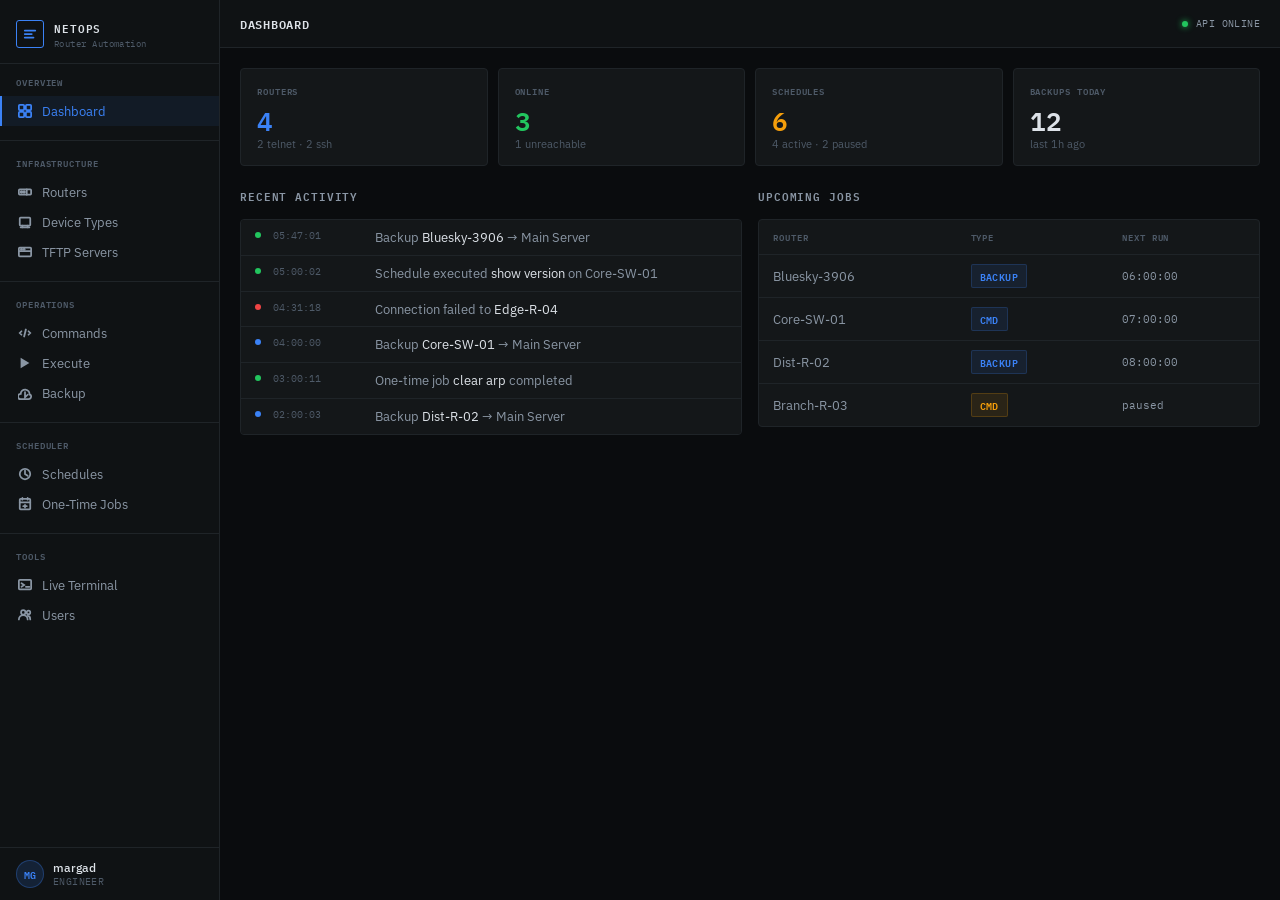
==== static/home.html @ a6804d9f "uhkh" ====
<!DOCTYPE html>
<html lang="en">
<head>
    <meta charset="UTF-8"/>
    <meta name="viewport" content="width=device-width, initial-scale=1.0"/>
    <title>NetOps — Dashboard</title>
    <link href="https://fonts.googleapis.com/css2?family=IBM+Plex+Mono:wght@400;500;600&family=IBM+Plex+Sans:wght@300;400;500&display=swap" rel="stylesheet"/>
    <link rel="stylesheet" href="./css/home.css">
</head>
<body>

<!-- ════ SIDEBAR ════ -->
<aside class="sidebar">
  <div class="sidebar-logo">
    <div class="logo-icon">
      <svg viewBox="0 0 16 16"><path d="M2 4h12M2 8h8M2 12h10"/></svg>
    </div>
    <div>
      <div class="logo-text">NetOps</div>
      <div class="logo-sub">Router Automation</div>
    </div>
  </div>

  <nav style="flex:1">
    <div class="nav-group">
      <div class="nav-label">Overview</div>
      <div class="nav-item active" onclick="nav(this,'dashboard')">
        <svg viewBox="0 0 16 16"><rect x="1" y="1" width="6" height="6" rx="1"/><rect x="9" y="1" width="6" height="6" rx="1"/><rect x="1" y="9" width="6" height="6" rx="1"/><rect x="9" y="9" width="6" height="6" rx="1"/></svg>
        Dashboard
      </div>
    </div>

    <div class="nav-divider"></div>

    <div class="nav-group">
      <div class="nav-label">Infrastructure</div>
      <div class="nav-item" onclick="nav(this,'routers')">
        <svg viewBox="0 0 16 16"><rect x="1" y="5" width="14" height="6" rx="1"/><circle cx="4" cy="8" r="1" fill="currentColor"/><circle cx="7" cy="8" r="1" fill="currentColor"/><line x1="10" y1="5" x2="10" y2="11"/></svg>
        Routers
      </div>
      <div class="nav-item" onclick="nav(this,'devices')">
        <svg viewBox="0 0 16 16"><rect x="2" y="3" width="12" height="9" rx="1"/><line x1="5" y1="12" x2="5" y2="14"/><line x1="11" y1="12" x2="11" y2="14"/><line x1="3" y1="14" x2="13" y2="14"/></svg>
        Device Types
      </div>
      <div class="nav-item" onclick="nav(this,'ftp')">
        <svg viewBox="0 0 16 16"><rect x="1" y="3" width="14" height="10" rx="1"/><line x1="1" y1="7" x2="15" y2="7"/><circle cx="4" cy="5" r=".7" fill="currentColor"/><circle cx="7" cy="5" r=".7" fill="currentColor"/></svg>
        TFTP Servers
      </div>
    </div>

    <div class="nav-divider"></div>

    <div class="nav-group">
      <div class="nav-label">Operations</div>
      <div class="nav-item" onclick="nav(this,'commands')">
        <svg viewBox="0 0 16 16"><polyline points="4 6 2 8 4 10"/><polyline points="12 6 14 8 12 10"/><line x1="9" y1="4" x2="7" y2="12"/></svg>
        Commands
      </div>
      <div class="nav-item" onclick="nav(this,'execute')">
        <svg viewBox="0 0 16 16"><polygon points="3,2 13,8 3,14" fill="currentColor" stroke="none"/></svg>
        Execute
      </div>
      <div class="nav-item" onclick="nav(this,'backup')">
        <svg viewBox="0 0 16 16"><path d="M13 10a5 5 0 10-9.9-1H3a3 3 0 000 6h9a3 3 0 001-5.83"/><polyline points="8 7 8 13 11 10"/></svg>
        Backup
      </div>
    </div>

    <div class="nav-divider"></div>

    <div class="nav-group">
      <div class="nav-label">Scheduler</div>
      <div class="nav-item" onclick="nav(this,'schedules')">
        <svg viewBox="0 0 16 16"><circle cx="8" cy="8" r="6"/><polyline points="8 4 8 8 11 10"/></svg>
        Schedules
      </div>
      <div class="nav-item" onclick="nav(this,'onetime')">
        <svg viewBox="0 0 16 16"><rect x="2" y="2" width="12" height="12" rx="1"/><line x1="5" y1="1" x2="5" y2="3"/><line x1="11" y1="1" x2="11" y2="3"/><line x1="2" y1="6" x2="14" y2="6"/><line x1="8" y1="9" x2="8" y2="12"/><line x1="6" y1="10.5" x2="10" y2="10.5"/></svg>
        One-Time Jobs
      </div>
    </div>

    <div class="nav-divider"></div>

    <div class="nav-group">
      <div class="nav-label">Tools</div>
      <div class="nav-item" onclick="nav(this,'terminal')">
        <svg viewBox="0 0 16 16"><rect x="1" y="2" width="14" height="11" rx="1"/><polyline points="4 6 7 8 4 10"/><line x1="9" y1="10" x2="13" y2="10"/></svg>
        Live Terminal
      </div>
      <div class="nav-item" onclick="nav(this,'users')">
        <svg viewBox="0 0 16 16"><circle cx="6" cy="5" r="2.5"/><path d="M1 13c0-2.76 2.24-5 5-5s5 2.24 5 5"/><circle cx="12" cy="5" r="2"/><path d="M14 13c0-2.21-1.34-4-3-4"/></svg>
        Users
      </div>
    </div>
  </nav>

  <div class="sidebar-footer">
    <div class="avatar">MG</div>
    <div>
      <div class="user-name">margad</div>
      <div class="user-role">engineer</div>
    </div>
  </div>
</aside>

<!-- ════ MAIN ════ -->
<div class="main">
  <div class="topbar">
    <span class="page-title" id="page-title">Dashboard</span>
    <span class="breadcrumb" id="breadcrumb"></span>
    <div class="topbar-right">
      <div class="status-dot"></div>
      <span class="status-label">API ONLINE</span>
    </div>
  </div>

  <div class="content">

    <!-- ── DASHBOARD ── -->
    <div class="section active" id="s-dashboard">
      <div class="stats-grid">
        <div class="stat-card blue">
          <div class="stat-label">Routers</div>
          <div class="stat-value">4</div>
          <div class="stat-sub">2 telnet · 2 ssh</div>
        </div>
        <div class="stat-card green">
          <div class="stat-label">Online</div>
          <div class="stat-value">3</div>
          <div class="stat-sub">1 unreachable</div>
        </div>
        <div class="stat-card amber">
          <div class="stat-label">Schedules</div>
          <div class="stat-value">6</div>
          <div class="stat-sub">4 active · 2 paused</div>
        </div>
        <div class="stat-card">
          <div class="stat-label">Backups Today</div>
          <div class="stat-value">12</div>
          <div class="stat-sub">last 1h ago</div>
        </div>
      </div>

      <div class="grid-2">
        <div>
          <div class="sec-header"><span class="sec-title">Recent Activity</span></div>
          <div class="table-wrap">
            <div class="log-list">
              <div class="log-item"><div class="log-dot ok"></div><div class="log-time">05:47:01</div><div class="log-msg">Backup <span>Bluesky-3906</span> → Main Server</div></div>
              <div class="log-item"><div class="log-dot ok"></div><div class="log-time">05:00:02</div><div class="log-msg">Schedule executed <span>show version</span> on Core-SW-01</div></div>
              <div class="log-item"><div class="log-dot err"></div><div class="log-time">04:31:18</div><div class="log-msg">Connection failed to <span>Edge-R-04</span></div></div>
              <div class="log-item"><div class="log-dot info"></div><div class="log-time">04:00:00</div><div class="log-msg">Backup <span>Core-SW-01</span> → Main Server</div></div>
              <div class="log-item"><div class="log-dot ok"></div><div class="log-time">03:00:11</div><div class="log-msg">One-time job <span>clear arp</span> completed</div></div>
              <div class="log-item"><div class="log-dot info"></div><div class="log-time">02:00:03</div><div class="log-msg">Backup <span>Dist-R-02</span> → Main Server</div></div>
            </div>
          </div>
        </div>
        <div>
          <div class="sec-header"><span class="sec-title">Upcoming Jobs</span></div>
          <div class="table-wrap">
            <table>
              <thead><tr><th>Router</th><th>Type</th><th>Next Run</th></tr></thead>
              <tbody>
                <tr><td>Bluesky-3906</td><td><span class="badge active">backup</span></td><td class="mono">06:00:00</td></tr>
                <tr><td>Core-SW-01</td><td><span class="badge active">cmd</span></td><td class="mono">07:00:00</td></tr>
                <tr><td>Dist-R-02</td><td><span class="badge active">backup</span></td><td class="mono">08:00:00</td></tr>
                <tr><td>Branch-R-03</td><td><span class="badge paused">cmd</span></td><td class="mono">paused</td></tr>
              </tbody>
            </table>
          </div>
        </div>
      </div>
    </div>

    <!-- ── ROUTERS ── -->
    <div class="section" id="s-routers">
      <div class="sec-header">
        <span class="sec-title">Routers</span>
        <button class="btn primary"><svg viewBox="0 0 16 16"><line x1="8" y1="2" x2="8" y2="14"/><line x1="2" y1="8" x2="14" y2="8"/></svg>Add Router</button>
      </div>
      <div class="table-wrap">
        <table>
          <thead><tr><th>Name</th><th>Host</th><th>Type</th><th>Protocol</th><th>Port</th><th>Status</th><th>Actions</th></tr></thead>
          <tbody>
            <tr>
              <td>Bluesky-3906</td><td class="mono">10.0.0.42</td><td>ZTE ZXROS</td>
              <td><span class="badge telnet">telnet</span></td><td class="mono">23</td>
              <td><span class="badge online">online</span></td>
              <td><div class="actions">
                <button class="icon-btn run" title="Open terminal"><svg viewBox="0 0 16 16"><rect x="1" y="2" width="14" height="11" rx="1"/><polyline points="4 6 7 8 4 10"/></svg></button>
                <button class="icon-btn" title="Edit"><svg viewBox="0 0 16 16"><path d="M11 2l3 3-9 9H2v-3L11 2z"/></svg></button>
                <button class="icon-btn del" title="Delete"><svg viewBox="0 0 16 16"><polyline points="2 4 4 4 14 4"/><path d="M5 4V3h6v1m1 0v10a1 1 0 01-1 1H5a1 1 0 01-1-1V4h8z"/></svg></button>
              </div></td>
            </tr>
            <tr>
              <td>Core-SW-01</td><td class="mono">192.168.1.1</td><td>Cisco IOS</td>
              <td><span class="badge ssh">ssh</span></td><td class="mono">22</td>
              <td><span class="badge online">online</span></td>
              <td><div class="actions">
                <button class="icon-btn run"><svg viewBox="0 0 16 16"><rect x="1" y="2" width="14" height="11" rx="1"/><polyline points="4 6 7 8 4 10"/></svg></button>
                <button class="icon-btn"><svg viewBox="0 0 16 16"><path d="M11 2l3 3-9 9H2v-3L11 2z"/></svg></button>
                <button class="icon-btn del"><svg viewBox="0 0 16 16"><polyline points="2 4 4 4 14 4"/><path d="M5 4V3h6v1m1 0v10a1 1 0 01-1 1H5a1 1 0 01-1-1V4h8z"/></svg></button>
              </div></td>
            </tr>
            <tr>
              <td>Dist-R-02</td><td class="mono">10.0.1.1</td><td>ZTE ZXROS</td>
              <td><span class="badge telnet">telnet</span></td><td class="mono">23</td>
              <td><span class="badge online">online</span></td>
              <td><div class="actions">
                <button class="icon-btn run"><svg viewBox="0 0 16 16"><rect x="1" y="2" width="14" height="11" rx="1"/><polyline points="4 6 7 8 4 10"/></svg></button>
                <button class="icon-btn"><svg viewBox="0 0 16 16"><path d="M11 2l3 3-9 9H2v-3L11 2z"/></svg></button>
                <button class="icon-btn del"><svg viewBox="0 0 16 16"><polyline points="2 4 4 4 14 4"/><path d="M5 4V3h6v1m1 0v10a1 1 0 01-1 1H5a1 1 0 01-1-1V4h8z"/></svg></button>
              </div></td>
            </tr>
            <tr>
              <td>Edge-R-04</td><td class="mono">10.0.2.1</td><td>Cisco IOS</td>
              <td><span class="badge ssh">ssh</span></td><td class="mono">22</td>
              <td><span class="badge offline">offline</span></td>
              <td><div class="actions">
                <button class="icon-btn run"><svg viewBox="0 0 16 16"><rect x="1" y="2" width="14" height="11" rx="1"/><polyline points="4 6 7 8 4 10"/></svg></button>
                <button class="icon-btn"><svg viewBox="0 0 16 16"><path d="M11 2l3 3-9 9H2v-3L11 2z"/></svg></button>
                <button class="icon-btn del"><svg viewBox="0 0 16 16"><polyline points="2 4 4 4 14 4"/><path d="M5 4V3h6v1m1 0v10a1 1 0 01-1 1H5a1 1 0 01-1-1V4h8z"/></svg></button>
              </div></td>
            </tr>
          </tbody>
        </table>
      </div>
    </div>

    <!-- ── DEVICES ── -->
    <div class="section" id="s-devices">
      <div class="sec-header">
        <span class="sec-title">Device Types</span>
        <button class="btn primary"><svg viewBox="0 0 16 16"><line x1="8" y1="2" x2="8" y2="14"/><line x1="2" y1="8" x2="14" y2="8"/></svg>Add Device</button>
      </div>
      <div class="table-wrap">
        <table>
          <thead><tr><th>Name</th><th>Netmiko Type</th><th>Backup Command</th><th>Actions</th></tr></thead>
          <tbody>
            <tr>
              <td>ZTE ZXROS</td><td class="mono">zte_zxros</td>
              <td class="mono" style="max-width:260px;overflow:hidden;text-overflow:ellipsis;white-space:nowrap">copy flash:/cfg/startrun.dat tftp://{tftp_host}/{filename}.dat</td>
              <td><div class="actions">
                <button class="icon-btn"><svg viewBox="0 0 16 16"><path d="M11 2l3 3-9 9H2v-3L11 2z"/></svg></button>
                <button class="icon-btn del"><svg viewBox="0 0 16 16"><polyline points="2 4 4 4 14 4"/><path d="M5 4V3h6v1m1 0v10a1 1 0 01-1 1H5a1 1 0 01-1-1V4h8z"/></svg></button>
              </div></td>
            </tr>
            <tr>
              <td>Cisco IOS</td><td class="mono">cisco_ios</td>
              <td class="mono">copy running-config tftp://{tftp_host}/{filename}</td>
              <td><div class="actions">
                <button class="icon-btn"><svg viewBox="0 0 16 16"><path d="M11 2l3 3-9 9H2v-3L11 2z"/></svg></button>
                <button class="icon-btn del"><svg viewBox="0 0 16 16"><polyline points="2 4 4 4 14 4"/><path d="M5 4V3h6v1m1 0v10a1 1 0 01-1 1H5a1 1 0 01-1-1V4h8z"/></svg></button>
              </div></td>
            </tr>
          </tbody>
        </table>
      </div>
    </div>

    <!-- ── FTP ── -->
    <div class="section" id="s-ftp">
      <div class="sec-header">
        <span class="sec-title">TFTP Servers</span>
        <button class="btn primary"><svg viewBox="0 0 16 16"><line x1="8" y1="2" x2="8" y2="14"/><line x1="2" y1="8" x2="14" y2="8"/></svg>Add Server</button>
      </div>
      <div class="table-wrap">
        <table>
          <thead><tr><th>Name</th><th>Host</th><th>Directory</th><th>Auth</th><th>Actions</th></tr></thead>
          <tbody>
            <tr>
              <td>Main Server</td><td class="mono">124.158.119.219</td>
              <td class="mono">—</td><td>none</td>
              <td><div class="actions">
                <button class="icon-btn"><svg viewBox="0 0 16 16"><path d="M11 2l3 3-9 9H2v-3L11 2z"/></svg></button>
                <button class="icon-btn del"><svg viewBox="0 0 16 16"><polyline points="2 4 4 4 14 4"/><path d="M5 4V3h6v1m1 0v10a1 1 0 01-1 1H5a1 1 0 01-1-1V4h8z"/></svg></button>
              </div></td>
            </tr>
          </tbody>
        </table>
      </div>
    </div>

    <!-- ── COMMANDS ── -->
    <div class="section" id="s-commands">
      <div class="sec-header">
        <span class="sec-title">Commands</span>
        <button class="btn primary"><svg viewBox="0 0 16 16"><line x1="8" y1="2" x2="8" y2="14"/><line x1="2" y1="8" x2="14" y2="8"/></svg>Add Command</button>
      </div>
      <div class="table-wrap">
        <table>
          <thead><tr><th>Name</th><th>Device Type</th><th>Command</th><th>Description</th><th>Actions</th></tr></thead>
          <tbody>
            <tr>
              <td>Show Version</td><td>ZTE ZXROS</td>
              <td class="mono">show version</td><td style="color:var(--muted)">Get firmware info</td>
              <td><div class="actions">
                <button class="icon-btn"><svg viewBox="0 0 16 16"><path d="M11 2l3 3-9 9H2v-3L11 2z"/></svg></button>
                <button class="icon-btn del"><svg viewBox="0 0 16 16"><polyline points="2 4 4 4 14 4"/><path d="M5 4V3h6v1m1 0v10a1 1 0 01-1 1H5a1 1 0 01-1-1V4h8z"/></svg></button>
              </div></td>
            </tr>
            <tr>
              <td>Show Interfaces</td><td>Cisco IOS</td>
              <td class="mono">show interfaces</td><td style="color:var(--muted)">Interface status</td>
              <td><div class="actions">
                <button class="icon-btn"><svg viewBox="0 0 16 16"><path d="M11 2l3 3-9 9H2v-3L11 2z"/></svg></button>
                <button class="icon-btn del"><svg viewBox="0 0 16 16"><polyline points="2 4 4 4 14 4"/><path d="M5 4V3h6v1m1 0v10a1 1 0 01-1 1H5a1 1 0 01-1-1V4h8z"/></svg></button>
              </div></td>
            </tr>
            <tr>
              <td>ZTE Backup</td><td>ZTE ZXROS</td>
              <td class="mono" style="max-width:200px;overflow:hidden;text-overflow:ellipsis;white-space:nowrap">copy flash:/cfg/startrun.dat tftp://...</td>
              <td style="color:var(--muted)">ZTE backup command</td>
              <td><div class="actions">
                <button class="icon-btn"><svg viewBox="0 0 16 16"><path d="M11 2l3 3-9 9H2v-3L11 2z"/></svg></button>
                <button class="icon-btn del"><svg viewBox="0 0 16 16"><polyline points="2 4 4 4 14 4"/><path d="M5 4V3h6v1m1 0v10a1 1 0 01-1 1H5a1 1 0 01-1-1V4h8z"/></svg></button>
              </div></td>
            </tr>
          </tbody>
        </table>
      </div>
    </div>

    <!-- ── EXECUTE ── -->
    <div class="section" id="s-execute">
      <div class="sec-header"><span class="sec-title">Execute Command</span></div>
      <div style="background:var(--s2);border:1px solid var(--bd);border-radius:4px;padding:18px;margin-bottom:14px">
        <div class="exec-grid">
          <div class="field-group">
            <div class="field-label">Router</div>
            <select><option>Bluesky-3906</option><option>Core-SW-01</option><option>Dist-R-02</option></select>
          </div>
          <div class="field-group">
            <div class="field-label">Command</div>
            <select><option>Show Version</option><option>Show Interfaces</option><option>ZTE Backup</option></select>
          </div>
        </div>
        <button class="btn primary" style="gap:8px">
          <svg viewBox="0 0 16 16" style="width:12px;height:12px;stroke:none;fill:white"><polygon points="3,2 13,8 3,14"/></svg>
          Run Now
        </button>
      </div>
      <div class="sec-header"><span class="sec-title">Output</span></div>
      <div class="result-box">— awaiting execution —</div>
    </div>

    <!-- ── BACKUP ── -->
    <div class="section" id="s-backup">
      <div class="sec-header"><span class="sec-title">Run Backup</span></div>
      <div style="background:var(--s2);border:1px solid var(--bd);border-radius:4px;padding:18px;margin-bottom:20px">
        <div class="exec-grid">
          <div class="field-group">
            <div class="field-label">Router</div>
            <select><option>Bluesky-3906</option><option>Core-SW-01</option><option>Dist-R-02</option></select>
          </div>
          <div class="field-group">
            <div class="field-label">TFTP Server</div>
            <select><option>Main Server (124.158.119.219)</option></select>
          </div>
        </div>
        <button class="btn primary">
          <svg viewBox="0 0 16 16" style="width:13px;height:13px;fill:none;stroke:white;stroke-width:2"><path d="M13 10a5 5 0 10-9.9-1H3a3 3 0 000 6h9a3 3 0 001-5.83"/><polyline points="8 7 8 13 11 10"/></svg>
          Start Backup
        </button>
      </div>
      <div class="sec-header"><span class="sec-title">Result</span></div>
      <div class="result-box">— awaiting backup —</div>
    </div>

    <!-- ── SCHEDULES ── -->
    <div class="section" id="s-schedules">
      <div class="sec-header">
        <span class="sec-title">Recurring Schedules</span>
        <button class="btn primary"><svg viewBox="0 0 16 16"><line x1="8" y1="2" x2="8" y2="14"/><line x1="2" y1="8" x2="14" y2="8"/></svg>New Schedule</button>
      </div>
      <div class="table-wrap mb-14">
        <table>
          <thead><tr><th>Router</th><th>Type</th><th>Cron</th><th>Status</th><th>Actions</th></tr></thead>
          <tbody>
            <tr><td>Bluesky-3906</td><td>backup</td><td class="mono">0 2 * * *</td><td><span class="badge active">active</span></td>
              <td><div class="actions">
                <button class="icon-btn" title="Toggle"><svg viewBox="0 0 16 16"><circle cx="8" cy="8" r="6"/><line x1="8" y1="5" x2="8" y2="8"/><circle cx="8" cy="11" r=".5" fill="currentColor"/></svg></button>
                <button class="icon-btn del"><svg viewBox="0 0 16 16"><polyline points="2 4 4 4 14 4"/><path d="M5 4V3h6v1m1 0v10a1 1 0 01-1 1H5a1 1 0 01-1-1V4h8z"/></svg></button>
              </div></td>
            </tr>
            <tr><td>Core-SW-01</td><td>command</td><td class="mono">0 * * * *</td><td><span class="badge active">active</span></td>
              <td><div class="actions">
                <button class="icon-btn"><svg viewBox="0 0 16 16"><circle cx="8" cy="8" r="6"/><line x1="8" y1="5" x2="8" y2="8"/><circle cx="8" cy="11" r=".5" fill="currentColor"/></svg></button>
                <button class="icon-btn del"><svg viewBox="0 0 16 16"><polyline points="2 4 4 4 14 4"/><path d="M5 4V3h6v1m1 0v10a1 1 0 01-1 1H5a1 1 0 01-1-1V4h8z"/></svg></button>
              </div></td>
            </tr>
            <tr><td>Branch-R-03</td><td>command</td><td class="mono">0 3 * * 1</td><td><span class="badge paused">paused</span></td>
              <td><div class="actions">
                <button class="icon-btn"><svg viewBox="0 0 16 16"><circle cx="8" cy="8" r="6"/><line x1="8" y1="5" x2="8" y2="8"/><circle cx="8" cy="11" r=".5" fill="currentColor"/></svg></button>
                <button class="icon-btn del"><svg viewBox="0 0 16 16"><polyline points="2 4 4 4 14 4"/><path d="M5 4V3h6v1m1 0v10a1 1 0 01-1 1H5a1 1 0 01-1-1V4h8z"/></svg></button>
              </div></td>
            </tr>
          </tbody>
        </table>
      </div>
    </div>

    <!-- ── ONE-TIME ── -->
    <div class="section" id="s-onetime">
      <div class="sec-header">
        <span class="sec-title">One-Time Jobs</span>
        <button class="btn primary"><svg viewBox="0 0 16 16"><line x1="8" y1="2" x2="8" y2="14"/><line x1="2" y1="8" x2="14" y2="8"/></svg>New Job</button>
      </div>
      <div class="table-wrap">
        <table>
          <thead><tr><th>Name</th><th>Router</th><th>Command</th><th>Scheduled At</th><th>Actions</th></tr></thead>
          <tbody>
            <tr>
              <td>clear arp table</td><td>Bluesky-3906</td><td class="mono">clear arp</td>
              <td class="mono">2026-05-20 13:00</td>
              <td><div class="actions">
                <button class="icon-btn del" title="Cancel"><svg viewBox="0 0 16 16"><line x1="3" y1="3" x2="13" y2="13"/><line x1="13" y1="3" x2="3" y2="13"/></svg></button>
              </div></td>
            </tr>
            <tr>
              <td>show config</td><td>Core-SW-01</td><td class="mono">show running-config</td>
              <td class="mono">2026-05-21 09:00</td>
              <td><div class="actions">
                <button class="icon-btn del"><svg viewBox="0 0 16 16"><line x1="3" y1="3" x2="13" y2="13"/><line x1="13" y1="3" x2="3" y2="13"/></svg></button>
              </div></td>
            </tr>
          </tbody>
        </table>
      </div>
    </div>

    <!-- ── TERMINAL ── -->
    <div class="section" id="s-terminal">
      <div class="sec-header">
        <span class="sec-title">Live Terminal</span>
        <div style="display:flex;gap:8px;align-items:center">
          <select id="term-router-select" style="width:180px">
            <option value="1">Bluesky-3906</option>
            <option value="2">Core-SW-01</option>
            <option value="3">Dist-R-02</option>
          </select>
          <button class="btn primary" onclick="connectTerminal()">Connect</button>
          <button class="btn" onclick="disconnectTerminal()">Disconnect</button>
        </div>
      </div>
      <div class="terminal-wrap">
        <div class="term-bar">
          <div class="term-dot" style="background:#ef4444" id="td-r"></div>
          <div class="term-dot" style="background:#f59e0b" id="td-y"></div>
          <div class="term-dot" style="background:#22c55e" id="td-g"></div>
          <span style="font-family:'IBM Plex Mono',monospace;font-size:10px;color:var(--muted);margin-left:8px" id="term-label">not connected</span>
        </div>
        <div class="term-output" id="term-output">-- Connect to a router to start a live session --
</div>
        <div class="term-input-row">
          <span class="term-prompt" id="term-prompt">$</span>
          <input class="term-input" id="term-input" placeholder="type command..." onkeydown="termKeydown(event)" disabled/>
        </div>
      </div>
    </div>

    <!-- ── USERS ── -->
    <div class="section" id="s-users">
      <div class="sec-header">
        <span class="sec-title">Users</span>
        <button class="btn primary"><svg viewBox="0 0 16 16"><line x1="8" y1="2" x2="8" y2="14"/><line x1="2" y1="8" x2="14" y2="8"/></svg>Add User</button>
      </div>
      <div class="table-wrap">
        <table>
          <thead><tr><th>ID</th><th>Username</th><th>Role</th><th>Email</th><th>DOB</th><th>Created</th><th>Actions</th></tr></thead>
          <tbody>
            <tr>
              <td class="mono">1</td><td>margad</td>
              <td><span class="badge active">engineer</span></td>
              <td>margadmga@gmail.com</td>
              <td class="mono">2004-05-03</td>
              <td class="mono">2026-05-07</td>
              <td><div class="actions">
                <button class="icon-btn"><svg viewBox="0 0 16 16"><path d="M11 2l3 3-9 9H2v-3L11 2z"/></svg></button>
                <button class="icon-btn del"><svg viewBox="0 0 16 16"><polyline points="2 4 4 4 14 4"/><path d="M5 4V3h6v1m1 0v10a1 1 0 01-1 1H5a1 1 0 01-1-1V4h8z"/></svg></button>
              </div></td>
            </tr>
          </tbody>
        </table>
      </div>
    </div>

  </div><!-- /content -->
</div><!-- /main -->

<script src="./js/home.js"></script>
</body>
</html>
---- static/css/home.css ----
*,*::before,*::after{box-sizing:border-box;margin:0;padding:0}
:root{
  --bg:#0a0c0e;
  --s1:#0f1214;
  --s2:#141719;
  --s3:#1a1e22;
  --bd:#1f2428;
  --bd2:#2a3038;
  --text:#dde2e8;
  --muted:#4e5a68;
  --dim:#8a96a4;
  --accent:#3b82f6;
  --accent2:#2563eb;
  --green:#22c55e;
  --red:#ef4444;
  --amber:#f59e0b;
  --cyan:#06b6d4;
  --purple:#a855f7;
  --sidebar:220px;
}
html,body{height:100%;overflow:hidden}
body{display:flex;background:var(--bg);font-family:'IBM Plex Sans',sans-serif;color:var(--text);font-size:13px}

/* ── SIDEBAR ── */
.sidebar{
  width:var(--sidebar);flex-shrink:0;
  background:var(--s1);
  border-right:1px solid var(--bd);
  display:flex;flex-direction:column;
  height:100vh;overflow-y:auto;
}
.sidebar-logo{
  padding:18px 16px 14px;
  border-bottom:1px solid var(--bd);
  display:flex;align-items:center;gap:10px;
}
.logo-icon{
  width:28px;height:28px;border:1px solid var(--accent);border-radius:3px;
  display:flex;align-items:center;justify-content:center;flex-shrink:0;
}
.logo-icon svg{width:14px;height:14px;stroke:var(--accent);fill:none;stroke-width:2;stroke-linecap:round}
.logo-text{font-family:'IBM Plex Mono',monospace;font-size:11px;font-weight:600;letter-spacing:.08em;text-transform:uppercase;color:var(--text)}
.logo-sub{font-family:'IBM Plex Mono',monospace;font-size:9px;color:var(--muted);letter-spacing:.05em;margin-top:1px}

.nav-group{padding:10px 0}
.nav-label{
  font-family:'IBM Plex Mono',monospace;font-size:9px;font-weight:600;
  letter-spacing:.1em;text-transform:uppercase;color:var(--muted);
  padding:0 16px 6px;
}
.nav-item{
  display:flex;align-items:center;gap:10px;
  padding:7px 16px;cursor:pointer;
  font-size:12.5px;color:var(--dim);
  border-left:2px solid transparent;
  transition:all .15s;user-select:none;
}
.nav-item svg{width:14px;height:14px;stroke:currentColor;fill:none;stroke-width:2;stroke-linecap:round;flex-shrink:0}
.nav-item:hover{color:var(--text);background:var(--s3)}
.nav-item.active{color:var(--accent);border-left-color:var(--accent);background:rgba(59,130,246,.08)}
.nav-divider{height:1px;background:var(--bd);margin:4px 0}

.sidebar-footer{
  margin-top:auto;padding:12px 16px;
  border-top:1px solid var(--bd);
  display:flex;align-items:center;gap:9px;
}
.avatar{
  width:28px;height:28px;border-radius:50%;
  background:rgba(59,130,246,.15);border:1px solid rgba(59,130,246,.3);
  display:flex;align-items:center;justify-content:center;
  font-family:'IBM Plex Mono',monospace;font-size:10px;font-weight:600;color:var(--accent);
  flex-shrink:0;
}
.user-name{font-size:12px;font-weight:500;color:var(--text)}
.user-role{font-size:10px;color:var(--muted);font-family:'IBM Plex Mono',monospace;text-transform:uppercase;letter-spacing:.04em}

/* ── MAIN ── */
.main{flex:1;display:flex;flex-direction:column;height:100vh;overflow:hidden}

.topbar{
  height:48px;border-bottom:1px solid var(--bd);
  display:flex;align-items:center;padding:0 20px;gap:12px;
  background:var(--s1);flex-shrink:0;
}
.page-title{font-family:'IBM Plex Mono',monospace;font-size:12px;font-weight:600;letter-spacing:.06em;text-transform:uppercase;color:var(--text)}
.breadcrumb{font-size:11px;color:var(--muted);margin-left:2px}
.topbar-right{margin-left:auto;display:flex;align-items:center;gap:8px}
.status-dot{width:6px;height:6px;border-radius:50%;background:var(--green);box-shadow:0 0 6px var(--green)}
.status-label{font-family:'IBM Plex Mono',monospace;font-size:10px;color:var(--dim);letter-spacing:.04em}

.content{flex:1;overflow-y:auto;padding:20px}

/* ── SECTIONS ── */
.section{display:none}
.section.active{display:block}

/* ── STAT CARDS ── */
.stats-grid{display:grid;grid-template-columns:repeat(auto-fit,minmax(140px,1fr));gap:10px;margin-bottom:20px}
.stat-card{
  background:var(--s2);border:1px solid var(--bd);border-radius:4px;
  padding:14px 16px;
}
.stat-label{font-family:'IBM Plex Mono',monospace;font-size:9px;font-weight:600;letter-spacing:.1em;text-transform:uppercase;color:var(--muted);margin-bottom:8px}
.stat-value{font-family:'IBM Plex Mono',monospace;font-size:26px;font-weight:600;line-height:1;color:var(--text)}
.stat-sub{font-size:11px;color:var(--muted);margin-top:4px}
.stat-card.green .stat-value{color:var(--green)}
.stat-card.blue .stat-value{color:var(--accent)}
.stat-card.amber .stat-value{color:var(--amber)}
.stat-card.red .stat-value{color:var(--red)}

/* ── SECTION HEADER ── */
.sec-header{display:flex;align-items:center;justify-content:space-between;margin-bottom:14px}
.sec-title{font-family:'IBM Plex Mono',monospace;font-size:11px;font-weight:600;letter-spacing:.08em;text-transform:uppercase;color:var(--dim)}
.btn{
  display:inline-flex;align-items:center;gap:6px;
  padding:6px 12px;border-radius:3px;border:1px solid var(--bd2);
  background:var(--s3);color:var(--text);font-size:12px;
  font-family:'IBM Plex Mono',monospace;cursor:pointer;
  transition:all .15s;
}
.btn svg{width:12px;height:12px;stroke:currentColor;fill:none;stroke-width:2;stroke-linecap:round}
.btn:hover{border-color:var(--accent);color:var(--accent)}
.btn.primary{background:var(--accent);border-color:var(--accent);color:#fff}
.btn.primary:hover{background:var(--accent2);border-color:var(--accent2)}
.btn.danger:hover{border-color:var(--red);color:var(--red)}

/* ── TABLE ── */
.table-wrap{background:var(--s2);border:1px solid var(--bd);border-radius:4px;overflow:hidden}
table{width:100%;border-collapse:collapse}
thead tr{border-bottom:1px solid var(--bd)}
th{
  font-family:'IBM Plex Mono',monospace;font-size:9px;font-weight:600;
  letter-spacing:.1em;text-transform:uppercase;color:var(--muted);
  padding:9px 14px;text-align:left;
}
td{padding:9px 14px;border-bottom:1px solid var(--bd);color:var(--dim);font-size:12.5px}
tr:last-child td{border-bottom:none}
tr:hover td{background:var(--s3);color:var(--text)}
.mono{font-family:'IBM Plex Mono',monospace;font-size:11px}

/* ── BADGE ── */
.badge{
  display:inline-flex;align-items:center;gap:4px;
  padding:2px 8px;border-radius:2px;
  font-family:'IBM Plex Mono',monospace;font-size:10px;font-weight:600;
  letter-spacing:.04em;text-transform:uppercase;
}
.badge.online{background:rgba(34,197,94,.1);color:var(--green);border:1px solid rgba(34,197,94,.2)}
.badge.offline{background:rgba(239,68,68,.1);color:var(--red);border:1px solid rgba(239,68,68,.2)}
.badge.active{background:rgba(59,130,246,.1);color:var(--accent);border:1px solid rgba(59,130,246,.2)}
.badge.paused{background:rgba(245,158,11,.1);color:var(--amber);border:1px solid rgba(245,158,11,.2)}
.badge.telnet{background:rgba(168,85,247,.1);color:var(--purple);border:1px solid rgba(168,85,247,.2)}
.badge.ssh{background:rgba(6,182,212,.1);color:var(--cyan);border:1px solid rgba(6,182,212,.2)}

/* ── ACTION BTNS ── */
.actions{display:flex;gap:6px}
.icon-btn{
  width:26px;height:26px;border-radius:3px;border:1px solid var(--bd);
  background:none;display:flex;align-items:center;justify-content:center;
  cursor:pointer;transition:all .15s;color:var(--muted);
}
.icon-btn svg{width:12px;height:12px;stroke:currentColor;fill:none;stroke-width:2;stroke-linecap:round}
.icon-btn:hover{border-color:var(--bd2);color:var(--text)}
.icon-btn.del:hover{border-color:var(--red);color:var(--red)}
.icon-btn.run:hover{border-color:var(--green);color:var(--green)}

/* ── TERMINAL ── */
.terminal-wrap{
  background:#050607;border:1px solid var(--bd);border-radius:4px;
  padding:16px;font-family:'IBM Plex Mono',monospace;font-size:12px;
  line-height:1.7;min-height:400px;position:relative;
}
.term-bar{
  display:flex;align-items:center;gap:8px;margin-bottom:14px;
  padding-bottom:10px;border-bottom:1px solid var(--bd);
}
.term-dot{width:10px;height:10px;border-radius:50%}
.term-output{color:#7fba84;min-height:320px;white-space:pre-wrap;word-break:break-all}
.term-input-row{display:flex;align-items:center;gap:8px;margin-top:12px;border-top:1px solid var(--bd);padding-top:10px}
.term-prompt{color:var(--accent);flex-shrink:0}
.term-input{
  flex:1;background:none;border:none;outline:none;
  font-family:'IBM Plex Mono',monospace;font-size:12px;color:var(--text);caret-color:var(--accent);
}

/* ── EXECUTE PANEL ── */
.exec-grid{display:grid;grid-template-columns:1fr 1fr;gap:14px;margin-bottom:14px}
.field-group{display:flex;flex-direction:column;gap:5px}
.field-label{font-family:'IBM Plex Mono',monospace;font-size:9px;font-weight:600;letter-spacing:.1em;text-transform:uppercase;color:var(--muted)}
select,input[type=text],input[type=datetime-local]{
  background:var(--s3);border:1px solid var(--bd2);border-radius:3px;
  padding:7px 10px;color:var(--text);font-family:'IBM Plex Mono',monospace;font-size:12px;
  outline:none;width:100%;transition:border-color .15s;
}
select:focus,input:focus{border-color:var(--accent)}
select option{background:var(--s2)}

/* ── RESULT BOX ── */
.result-box{
  background:#050607;border:1px solid var(--bd);border-radius:4px;
  padding:14px;font-family:'IBM Plex Mono',monospace;font-size:11.5px;
  color:#7fba84;line-height:1.8;min-height:120px;white-space:pre-wrap;
  word-break:break-all;
}

/* ── ACTIVITY LOG ── */
.log-list{display:flex;flex-direction:column;gap:0}
.log-item{
  display:flex;align-items:flex-start;gap:12px;
  padding:8px 14px;border-bottom:1px solid var(--bd);
  background:var(--s2);
}
.log-item:last-child{border-bottom:none}
.log-dot{width:6px;height:6px;border-radius:50%;margin-top:4px;flex-shrink:0}
.log-dot.ok{background:var(--green)}
.log-dot.err{background:var(--red)}
.log-dot.info{background:var(--accent)}
.log-time{font-family:'IBM Plex Mono',monospace;font-size:10px;color:var(--muted);flex-shrink:0;min-width:90px;margin-top:1px}
.log-msg{font-size:12.5px;color:var(--dim);line-height:1.5}
.log-msg span{color:var(--text)}

/* ── GRID 2COL ── */
.grid-2{display:grid;grid-template-columns:1fr 1fr;gap:16px}
@media(max-width:900px){.grid-2,.exec-grid{grid-template-columns:1fr}}

.mb-14{margin-bottom:14px}

/* ── SCROLLBAR ── */
::-webkit-scrollbar{width:4px;height:4px}
::-webkit-scrollbar-track{background:transparent}
::-webkit-scrollbar-thumb{background:var(--bd2);border-radius:2px}
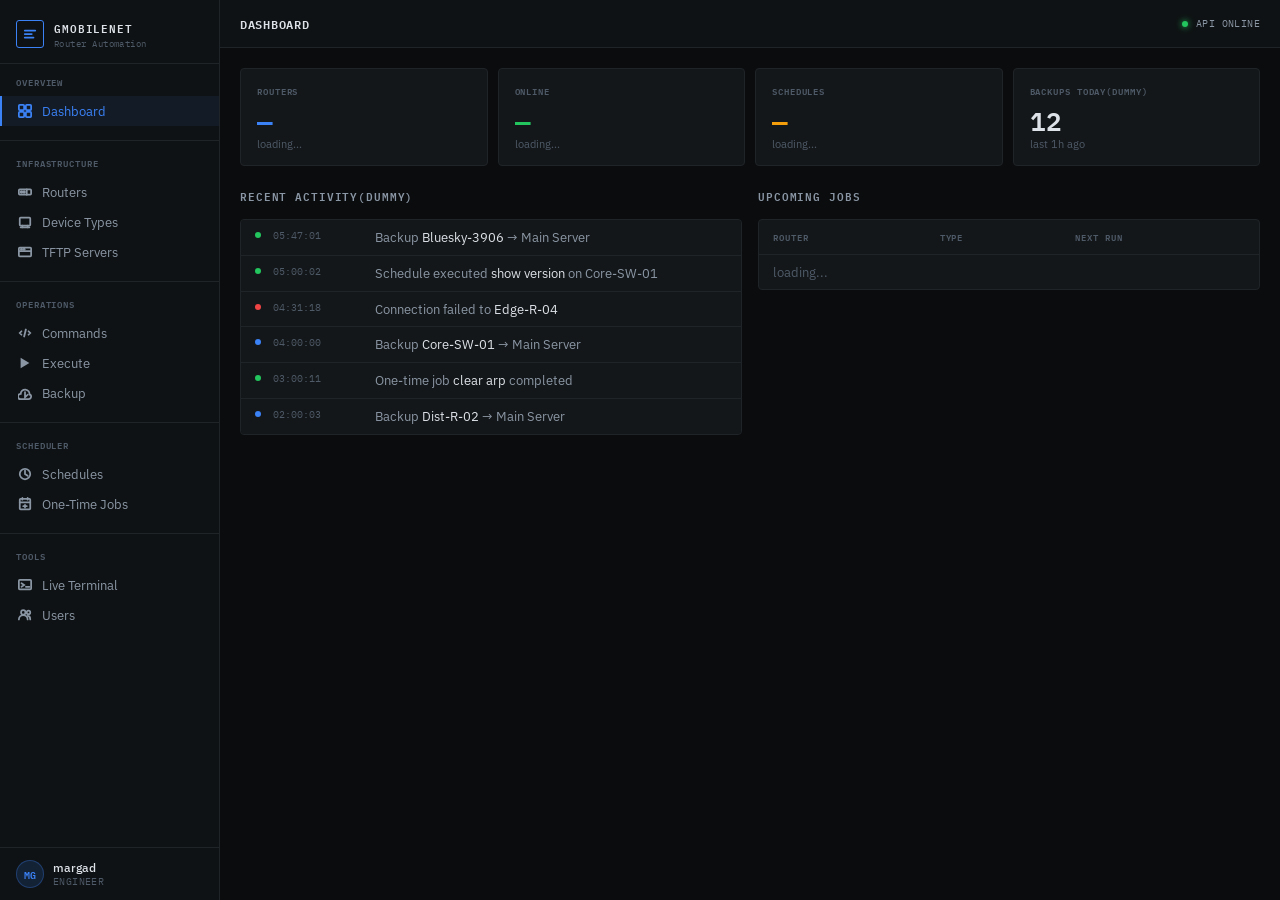
==== commit c1f2852a: "rggsg" ====
--- a/static/home.html
+++ b/static/home.html
@@ -3,7 +3,7 @@
 <head>
     <meta charset="UTF-8"/>
     <meta name="viewport" content="width=device-width, initial-scale=1.0"/>
-    <title>NetOps — Dashboard</title>
+    <title>GmobileNet</title>
     <link href="https://fonts.googleapis.com/css2?family=IBM+Plex+Mono:wght@400;500;600&family=IBM+Plex+Sans:wght@300;400;500&display=swap" rel="stylesheet"/>
     <link rel="stylesheet" href="./css/home.css">
 </head>
@@ -16,7 +16,7 @@
       <svg viewBox="0 0 16 16"><path d="M2 4h12M2 8h8M2 12h10"/></svg>
     </div>
     <div>
-      <div class="logo-text">NetOps</div>
+      <div class="logo-text">GmobileNet</div>
       <div class="logo-sub">Router Automation</div>
     </div>
   </div>
@@ -122,21 +122,21 @@
       <div class="stats-grid">
         <div class="stat-card blue">
           <div class="stat-label">Routers</div>
-          <div class="stat-value">4</div>
-          <div class="stat-sub">2 telnet · 2 ssh</div>
+          <div class="stat-value" id="stat-routers">—</div>
+          <div class="stat-sub"   id="stat-routers-sub">loading...</div>
         </div>
         <div class="stat-card green">
           <div class="stat-label">Online</div>
-          <div class="stat-value">3</div>
-          <div class="stat-sub">1 unreachable</div>
+          <div class="stat-value" id="stat-online">—</div>
+          <div class="stat-sub"   id="stat-online-sub">loading...</div>
         </div>
         <div class="stat-card amber">
           <div class="stat-label">Schedules</div>
-          <div class="stat-value">6</div>
-          <div class="stat-sub">4 active · 2 paused</div>
+          <div class="stat-value" id="stat-schedules">—</div>
+          <div class="stat-sub"   id="stat-schedules-sub">loading...</div>
         </div>
         <div class="stat-card">
-          <div class="stat-label">Backups Today</div>
+          <div class="stat-label">Backups Today(Dummy)</div>
           <div class="stat-value">12</div>
           <div class="stat-sub">last 1h ago</div>
         </div>
@@ -144,7 +144,7 @@
 
       <div class="grid-2">
         <div>
-          <div class="sec-header"><span class="sec-title">Recent Activity</span></div>
+          <div class="sec-header"><span class="sec-title">Recent Activity(Dummy)</span></div>
           <div class="table-wrap">
             <div class="log-list">
               <div class="log-item"><div class="log-dot ok"></div><div class="log-time">05:47:01</div><div class="log-msg">Backup <span>Bluesky-3906</span> → Main Server</div></div>
@@ -161,11 +161,8 @@
           <div class="table-wrap">
             <table>
               <thead><tr><th>Router</th><th>Type</th><th>Next Run</th></tr></thead>
-              <tbody>
-                <tr><td>Bluesky-3906</td><td><span class="badge active">backup</span></td><td class="mono">06:00:00</td></tr>
-                <tr><td>Core-SW-01</td><td><span class="badge active">cmd</span></td><td class="mono">07:00:00</td></tr>
-                <tr><td>Dist-R-02</td><td><span class="badge active">backup</span></td><td class="mono">08:00:00</td></tr>
-                <tr><td>Branch-R-03</td><td><span class="badge paused">cmd</span></td><td class="mono">paused</td></tr>
+              <tbody id="upcoming-tbody">
+                <tr><td colspan="3" style="color:var(--muted)">loading...</td></tr>
               </tbody>
             </table>
           </div>
@@ -177,52 +174,13 @@
     <div class="section" id="s-routers">
       <div class="sec-header">
         <span class="sec-title">Routers</span>
-        <button class="btn primary"><svg viewBox="0 0 16 16"><line x1="8" y1="2" x2="8" y2="14"/><line x1="2" y1="8" x2="14" y2="8"/></svg>Add Router</button>
+        <button class="btn primary" onclick="showAddRouterModal()"><svg viewBox="0 0 16 16"><line x1="8" y1="2" x2="8" y2="14"/><line x1="2" y1="8" x2="14" y2="8"/></svg>Add Router</button>
       </div>
       <div class="table-wrap">
         <table>
           <thead><tr><th>Name</th><th>Host</th><th>Type</th><th>Protocol</th><th>Port</th><th>Status</th><th>Actions</th></tr></thead>
-          <tbody>
-            <tr>
-              <td>Bluesky-3906</td><td class="mono">10.0.0.42</td><td>ZTE ZXROS</td>
-              <td><span class="badge telnet">telnet</span></td><td class="mono">23</td>
-              <td><span class="badge online">online</span></td>
-              <td><div class="actions">
-                <button class="icon-btn run" title="Open terminal"><svg viewBox="0 0 16 16"><rect x="1" y="2" width="14" height="11" rx="1"/><polyline points="4 6 7 8 4 10"/></svg></button>
-                <button class="icon-btn" title="Edit"><svg viewBox="0 0 16 16"><path d="M11 2l3 3-9 9H2v-3L11 2z"/></svg></button>
-                <button class="icon-btn del" title="Delete"><svg viewBox="0 0 16 16"><polyline points="2 4 4 4 14 4"/><path d="M5 4V3h6v1m1 0v10a1 1 0 01-1 1H5a1 1 0 01-1-1V4h8z"/></svg></button>
-              </div></td>
-            </tr>
-            <tr>
-              <td>Core-SW-01</td><td class="mono">192.168.1.1</td><td>Cisco IOS</td>
-              <td><span class="badge ssh">ssh</span></td><td class="mono">22</td>
-              <td><span class="badge online">online</span></td>
-              <td><div class="actions">
-                <button class="icon-btn run"><svg viewBox="0 0 16 16"><rect x="1" y="2" width="14" height="11" rx="1"/><polyline points="4 6 7 8 4 10"/></svg></button>
-                <button class="icon-btn"><svg viewBox="0 0 16 16"><path d="M11 2l3 3-9 9H2v-3L11 2z"/></svg></button>
-                <button class="icon-btn del"><svg viewBox="0 0 16 16"><polyline points="2 4 4 4 14 4"/><path d="M5 4V3h6v1m1 0v10a1 1 0 01-1 1H5a1 1 0 01-1-1V4h8z"/></svg></button>
-              </div></td>
-            </tr>
-            <tr>
-              <td>Dist-R-02</td><td class="mono">10.0.1.1</td><td>ZTE ZXROS</td>
-              <td><span class="badge telnet">telnet</span></td><td class="mono">23</td>
-              <td><span class="badge online">online</span></td>
-              <td><div class="actions">
-                <button class="icon-btn run"><svg viewBox="0 0 16 16"><rect x="1" y="2" width="14" height="11" rx="1"/><polyline points="4 6 7 8 4 10"/></svg></button>
-                <button class="icon-btn"><svg viewBox="0 0 16 16"><path d="M11 2l3 3-9 9H2v-3L11 2z"/></svg></button>
-                <button class="icon-btn del"><svg viewBox="0 0 16 16"><polyline points="2 4 4 4 14 4"/><path d="M5 4V3h6v1m1 0v10a1 1 0 01-1 1H5a1 1 0 01-1-1V4h8z"/></svg></button>
-              </div></td>
-            </tr>
-            <tr>
-              <td>Edge-R-04</td><td class="mono">10.0.2.1</td><td>Cisco IOS</td>
-              <td><span class="badge ssh">ssh</span></td><td class="mono">22</td>
-              <td><span class="badge offline">offline</span></td>
-              <td><div class="actions">
-                <button class="icon-btn run"><svg viewBox="0 0 16 16"><rect x="1" y="2" width="14" height="11" rx="1"/><polyline points="4 6 7 8 4 10"/></svg></button>
-                <button class="icon-btn"><svg viewBox="0 0 16 16"><path d="M11 2l3 3-9 9H2v-3L11 2z"/></svg></button>
-                <button class="icon-btn del"><svg viewBox="0 0 16 16"><polyline points="2 4 4 4 14 4"/><path d="M5 4V3h6v1m1 0v10a1 1 0 01-1 1H5a1 1 0 01-1-1V4h8z"/></svg></button>
-              </div></td>
-            </tr>
+          <tbody id="routers-tbody">
+            <tr><td colspan="7" style="color:var(--muted);text-align:center">loading...</td></tr>
           </tbody>
         </table>
       </div>
@@ -232,28 +190,13 @@
     <div class="section" id="s-devices">
       <div class="sec-header">
         <span class="sec-title">Device Types</span>
-        <button class="btn primary"><svg viewBox="0 0 16 16"><line x1="8" y1="2" x2="8" y2="14"/><line x1="2" y1="8" x2="14" y2="8"/></svg>Add Device</button>
+        <button class="btn primary" onclick="showAddDeviceModal()"><svg viewBox="0 0 16 16"><line x1="8" y1="2" x2="8" y2="14"/><line x1="2" y1="8" x2="14" y2="8"/></svg>Add Device</button>
       </div>
       <div class="table-wrap">
         <table>
           <thead><tr><th>Name</th><th>Netmiko Type</th><th>Backup Command</th><th>Actions</th></tr></thead>
-          <tbody>
-            <tr>
-              <td>ZTE ZXROS</td><td class="mono">zte_zxros</td>
-              <td class="mono" style="max-width:260px;overflow:hidden;text-overflow:ellipsis;white-space:nowrap">copy flash:/cfg/startrun.dat tftp://{tftp_host}/{filename}.dat</td>
-              <td><div class="actions">
-                <button class="icon-btn"><svg viewBox="0 0 16 16"><path d="M11 2l3 3-9 9H2v-3L11 2z"/></svg></button>
-                <button class="icon-btn del"><svg viewBox="0 0 16 16"><polyline points="2 4 4 4 14 4"/><path d="M5 4V3h6v1m1 0v10a1 1 0 01-1 1H5a1 1 0 01-1-1V4h8z"/></svg></button>
-              </div></td>
-            </tr>
-            <tr>
-              <td>Cisco IOS</td><td class="mono">cisco_ios</td>
-              <td class="mono">copy running-config tftp://{tftp_host}/{filename}</td>
-              <td><div class="actions">
-                <button class="icon-btn"><svg viewBox="0 0 16 16"><path d="M11 2l3 3-9 9H2v-3L11 2z"/></svg></button>
-                <button class="icon-btn del"><svg viewBox="0 0 16 16"><polyline points="2 4 4 4 14 4"/><path d="M5 4V3h6v1m1 0v10a1 1 0 01-1 1H5a1 1 0 01-1-1V4h8z"/></svg></button>
-              </div></td>
-            </tr>
+          <tbody id="devices-tbody">
+            <tr><td colspan="4" style="color:var(--muted);text-align:center">loading...</td></tr>
           </tbody>
         </table>
       </div>
@@ -263,21 +206,12 @@
     <div class="section" id="s-ftp">
       <div class="sec-header">
         <span class="sec-title">TFTP Servers</span>
-        <button class="btn primary"><svg viewBox="0 0 16 16"><line x1="8" y1="2" x2="8" y2="14"/><line x1="2" y1="8" x2="14" y2="8"/></svg>Add Server</button>
+        <button class="btn primary" onclick="showAddFtpModal()"><svg viewBox="0 0 16 16"><line x1="8" y1="2" x2="8" y2="14"/><line x1="2" y1="8" x2="14" y2="8"/></svg>Add Server</button>
       </div>
       <div class="table-wrap">
         <table>
           <thead><tr><th>Name</th><th>Host</th><th>Directory</th><th>Auth</th><th>Actions</th></tr></thead>
-          <tbody>
-            <tr>
-              <td>Main Server</td><td class="mono">124.158.119.219</td>
-              <td class="mono">—</td><td>none</td>
-              <td><div class="actions">
-                <button class="icon-btn"><svg viewBox="0 0 16 16"><path d="M11 2l3 3-9 9H2v-3L11 2z"/></svg></button>
-                <button class="icon-btn del"><svg viewBox="0 0 16 16"><polyline points="2 4 4 4 14 4"/><path d="M5 4V3h6v1m1 0v10a1 1 0 01-1 1H5a1 1 0 01-1-1V4h8z"/></svg></button>
-              </div></td>
-            </tr>
-          </tbody>
+          <tbody id="ftp-tbody"></tbody>
         </table>
       </div>
     </div>
@@ -286,38 +220,12 @@
     <div class="section" id="s-commands">
       <div class="sec-header">
         <span class="sec-title">Commands</span>
-        <button class="btn primary"><svg viewBox="0 0 16 16"><line x1="8" y1="2" x2="8" y2="14"/><line x1="2" y1="8" x2="14" y2="8"/></svg>Add Command</button>
+        <button class="btn primary" onclick="showAddCommandModal()"><svg viewBox="0 0 16 16"><line x1="8" y1="2" x2="8" y2="14"/><line x1="2" y1="8" x2="14" y2="8"/></svg>Add Command</button>
       </div>
       <div class="table-wrap">
         <table>
           <thead><tr><th>Name</th><th>Device Type</th><th>Command</th><th>Description</th><th>Actions</th></tr></thead>
-          <tbody>
-            <tr>
-              <td>Show Version</td><td>ZTE ZXROS</td>
-              <td class="mono">show version</td><td style="color:var(--muted)">Get firmware info</td>
-              <td><div class="actions">
-                <button class="icon-btn"><svg viewBox="0 0 16 16"><path d="M11 2l3 3-9 9H2v-3L11 2z"/></svg></button>
-                <button class="icon-btn del"><svg viewBox="0 0 16 16"><polyline points="2 4 4 4 14 4"/><path d="M5 4V3h6v1m1 0v10a1 1 0 01-1 1H5a1 1 0 01-1-1V4h8z"/></svg></button>
-              </div></td>
-            </tr>
-            <tr>
-              <td>Show Interfaces</td><td>Cisco IOS</td>
-              <td class="mono">show interfaces</td><td style="color:var(--muted)">Interface status</td>
-              <td><div class="actions">
-                <button class="icon-btn"><svg viewBox="0 0 16 16"><path d="M11 2l3 3-9 9H2v-3L11 2z"/></svg></button>
-                <button class="icon-btn del"><svg viewBox="0 0 16 16"><polyline points="2 4 4 4 14 4"/><path d="M5 4V3h6v1m1 0v10a1 1 0 01-1 1H5a1 1 0 01-1-1V4h8z"/></svg></button>
-              </div></td>
-            </tr>
-            <tr>
-              <td>ZTE Backup</td><td>ZTE ZXROS</td>
-              <td class="mono" style="max-width:200px;overflow:hidden;text-overflow:ellipsis;white-space:nowrap">copy flash:/cfg/startrun.dat tftp://...</td>
-              <td style="color:var(--muted)">ZTE backup command</td>
-              <td><div class="actions">
-                <button class="icon-btn"><svg viewBox="0 0 16 16"><path d="M11 2l3 3-9 9H2v-3L11 2z"/></svg></button>
-                <button class="icon-btn del"><svg viewBox="0 0 16 16"><polyline points="2 4 4 4 14 4"/><path d="M5 4V3h6v1m1 0v10a1 1 0 01-1 1H5a1 1 0 01-1-1V4h8z"/></svg></button>
-              </div></td>
-            </tr>
-          </tbody>
+          <tbody id="commands-tbody"></tbody>
         </table>
       </div>
     </div>
@@ -329,20 +237,20 @@
         <div class="exec-grid">
           <div class="field-group">
             <div class="field-label">Router</div>
-            <select><option>Bluesky-3906</option><option>Core-SW-01</option><option>Dist-R-02</option></select>
+            <select id="exec-router-sel" onchange="populateExecCommands()"></select>
           </div>
           <div class="field-group">
             <div class="field-label">Command</div>
-            <select><option>Show Version</option><option>Show Interfaces</option><option>ZTE Backup</option></select>
-          </div>
-        </div>
-        <button class="btn primary" style="gap:8px">
+            <select id="exec-cmd-sel"></select>
+          </div>
+        </div>
+        <button class="btn primary" style="gap:8px" id="exec-run-btn" onclick="runExecute()">
           <svg viewBox="0 0 16 16" style="width:12px;height:12px;stroke:none;fill:white"><polygon points="3,2 13,8 3,14"/></svg>
           Run Now
         </button>
       </div>
       <div class="sec-header"><span class="sec-title">Output</span></div>
-      <div class="result-box">— awaiting execution —</div>
+      <div class="result-box" id="exec-output">— awaiting execution —</div>
     </div>
 
     <!-- ── BACKUP ── -->
@@ -352,52 +260,58 @@
         <div class="exec-grid">
           <div class="field-group">
             <div class="field-label">Router</div>
-            <select><option>Bluesky-3906</option><option>Core-SW-01</option><option>Dist-R-02</option></select>
+            <select id="backup-router-sel"></select>
           </div>
           <div class="field-group">
             <div class="field-label">TFTP Server</div>
-            <select><option>Main Server (124.158.119.219)</option></select>
-          </div>
-        </div>
-        <button class="btn primary">
+            <select id="backup-ftp-sel"></select>
+          </div>
+        </div>
+        <button class="btn primary" id="backup-run-btn" onclick="runBackup()">
           <svg viewBox="0 0 16 16" style="width:13px;height:13px;fill:none;stroke:white;stroke-width:2"><path d="M13 10a5 5 0 10-9.9-1H3a3 3 0 000 6h9a3 3 0 001-5.83"/><polyline points="8 7 8 13 11 10"/></svg>
           Start Backup
         </button>
       </div>
       <div class="sec-header"><span class="sec-title">Result</span></div>
-      <div class="result-box">— awaiting backup —</div>
+      <div class="result-box" id="backup-output">— awaiting backup —</div>
     </div>
 
     <!-- ── SCHEDULES ── -->
     <div class="section" id="s-schedules">
       <div class="sec-header">
-        <span class="sec-title">Recurring Schedules</span>
-        <button class="btn primary"><svg viewBox="0 0 16 16"><line x1="8" y1="2" x2="8" y2="14"/><line x1="2" y1="8" x2="14" y2="8"/></svg>New Schedule</button>
-      </div>
-      <div class="table-wrap mb-14">
-        <table>
-          <thead><tr><th>Router</th><th>Type</th><th>Cron</th><th>Status</th><th>Actions</th></tr></thead>
-          <tbody>
-            <tr><td>Bluesky-3906</td><td>backup</td><td class="mono">0 2 * * *</td><td><span class="badge active">active</span></td>
-              <td><div class="actions">
-                <button class="icon-btn" title="Toggle"><svg viewBox="0 0 16 16"><circle cx="8" cy="8" r="6"/><line x1="8" y1="5" x2="8" y2="8"/><circle cx="8" cy="11" r=".5" fill="currentColor"/></svg></button>
-                <button class="icon-btn del"><svg viewBox="0 0 16 16"><polyline points="2 4 4 4 14 4"/><path d="M5 4V3h6v1m1 0v10a1 1 0 01-1 1H5a1 1 0 01-1-1V4h8z"/></svg></button>
-              </div></td>
-            </tr>
-            <tr><td>Core-SW-01</td><td>command</td><td class="mono">0 * * * *</td><td><span class="badge active">active</span></td>
-              <td><div class="actions">
-                <button class="icon-btn"><svg viewBox="0 0 16 16"><circle cx="8" cy="8" r="6"/><line x1="8" y1="5" x2="8" y2="8"/><circle cx="8" cy="11" r=".5" fill="currentColor"/></svg></button>
-                <button class="icon-btn del"><svg viewBox="0 0 16 16"><polyline points="2 4 4 4 14 4"/><path d="M5 4V3h6v1m1 0v10a1 1 0 01-1 1H5a1 1 0 01-1-1V4h8z"/></svg></button>
-              </div></td>
-            </tr>
-            <tr><td>Branch-R-03</td><td>command</td><td class="mono">0 3 * * 1</td><td><span class="badge paused">paused</span></td>
-              <td><div class="actions">
-                <button class="icon-btn"><svg viewBox="0 0 16 16"><circle cx="8" cy="8" r="6"/><line x1="8" y1="5" x2="8" y2="8"/><circle cx="8" cy="11" r=".5" fill="currentColor"/></svg></button>
-                <button class="icon-btn del"><svg viewBox="0 0 16 16"><polyline points="2 4 4 4 14 4"/><path d="M5 4V3h6v1m1 0v10a1 1 0 01-1 1H5a1 1 0 01-1-1V4h8z"/></svg></button>
-              </div></td>
-            </tr>
-          </tbody>
-        </table>
+        <span class="sec-title">Schedules</span>
+        <div style="display:flex;gap:8px">
+          <button class="btn primary" onclick="showAddCmdScheduleModal()">+ Command Schedule</button>
+          <button class="btn primary" onclick="showAddBakScheduleModal()">+ Backup Schedule</button>
+        </div>
+      </div>
+
+      <!-- sub-tabs -->
+      <div style="display:flex;gap:0;margin-bottom:14px;border-bottom:1px solid var(--bd)">
+        <button id="sched-tab-cmd" class="btn active" style="border-radius:4px 4px 0 0"
+          onclick="switchSchedTab('cmd')">Command Schedules</button>
+        <button id="sched-tab-bak" class="btn" style="border-radius:4px 4px 0 0"
+          onclick="switchSchedTab('bak')">Backup Schedules</button>
+      </div>
+
+      <!-- command schedules panel -->
+      <div id="sched-panel-cmd">
+        <div class="table-wrap">
+          <table>
+            <thead><tr><th>Router</th><th>Command</th><th>Schedule</th><th>Cron</th><th>Status</th><th>Actions</th></tr></thead>
+            <tbody id="cmd-sched-tbody"></tbody>
+          </table>
+        </div>
+      </div>
+
+      <!-- backup schedules panel -->
+      <div id="sched-panel-bak" style="display:none">
+        <div class="table-wrap">
+          <table>
+            <thead><tr><th>Router</th><th>TFTP Server</th><th>Schedule</th><th>Cron</th><th>Status</th><th>Actions</th></tr></thead>
+            <tbody id="bak-sched-tbody"></tbody>
+          </table>
+        </div>
       </div>
     </div>
 
@@ -405,27 +319,12 @@
     <div class="section" id="s-onetime">
       <div class="sec-header">
         <span class="sec-title">One-Time Jobs</span>
-        <button class="btn primary"><svg viewBox="0 0 16 16"><line x1="8" y1="2" x2="8" y2="14"/><line x1="2" y1="8" x2="14" y2="8"/></svg>New Job</button>
+        <button class="btn primary" onclick="showAddOnetimeModal()"><svg viewBox="0 0 16 16"><line x1="8" y1="2" x2="8" y2="14"/><line x1="2" y1="8" x2="14" y2="8"/></svg>New Job</button>
       </div>
       <div class="table-wrap">
         <table>
           <thead><tr><th>Name</th><th>Router</th><th>Command</th><th>Scheduled At</th><th>Actions</th></tr></thead>
-          <tbody>
-            <tr>
-              <td>clear arp table</td><td>Bluesky-3906</td><td class="mono">clear arp</td>
-              <td class="mono">2026-05-20 13:00</td>
-              <td><div class="actions">
-                <button class="icon-btn del" title="Cancel"><svg viewBox="0 0 16 16"><line x1="3" y1="3" x2="13" y2="13"/><line x1="13" y1="3" x2="3" y2="13"/></svg></button>
-              </div></td>
-            </tr>
-            <tr>
-              <td>show config</td><td>Core-SW-01</td><td class="mono">show running-config</td>
-              <td class="mono">2026-05-21 09:00</td>
-              <td><div class="actions">
-                <button class="icon-btn del"><svg viewBox="0 0 16 16"><line x1="3" y1="3" x2="13" y2="13"/><line x1="13" y1="3" x2="3" y2="13"/></svg></button>
-              </div></td>
-            </tr>
-          </tbody>
+          <tbody id="onetime-tbody"></tbody>
         </table>
       </div>
     </div>
@@ -464,31 +363,28 @@
     <div class="section" id="s-users">
       <div class="sec-header">
         <span class="sec-title">Users</span>
-        <button class="btn primary"><svg viewBox="0 0 16 16"><line x1="8" y1="2" x2="8" y2="14"/><line x1="2" y1="8" x2="14" y2="8"/></svg>Add User</button>
+        <button class="btn primary" onclick="showAddUserModal()"><svg viewBox="0 0 16 16"><line x1="8" y1="2" x2="8" y2="14"/><line x1="2" y1="8" x2="14" y2="8"/></svg>Add User</button>
       </div>
       <div class="table-wrap">
         <table>
           <thead><tr><th>ID</th><th>Username</th><th>Role</th><th>Email</th><th>DOB</th><th>Created</th><th>Actions</th></tr></thead>
-          <tbody>
-            <tr>
-              <td class="mono">1</td><td>margad</td>
-              <td><span class="badge active">engineer</span></td>
-              <td>margadmga@gmail.com</td>
-              <td class="mono">2004-05-03</td>
-              <td class="mono">2026-05-07</td>
-              <td><div class="actions">
-                <button class="icon-btn"><svg viewBox="0 0 16 16"><path d="M11 2l3 3-9 9H2v-3L11 2z"/></svg></button>
-                <button class="icon-btn del"><svg viewBox="0 0 16 16"><polyline points="2 4 4 4 14 4"/><path d="M5 4V3h6v1m1 0v10a1 1 0 01-1 1H5a1 1 0 01-1-1V4h8z"/></svg></button>
-              </div></td>
-            </tr>
-          </tbody>
+          <tbody id="users-tbody"></tbody>
         </table>
       </div>
     </div>
 
   </div><!-- /content -->
 </div><!-- /main -->
-
 <script src="./js/home.js"></script>
+<script src="./js/dashboard.js"></script>
+<script src="./js/routers.js"></script>
+<script src="./js/devices.js"></script>
+<script src="./js/ftp.js"></script>
+<script src="./js/commands.js"></script>
+<script src="./js/execute.js"></script>
+<script src="./js/backup.js"></script>
+<script src="./js/schedules.js"></script>
+<script src="./js/onetime.js"></script>
+<script src="./js/users.js"></script>
 </body>
 </html>
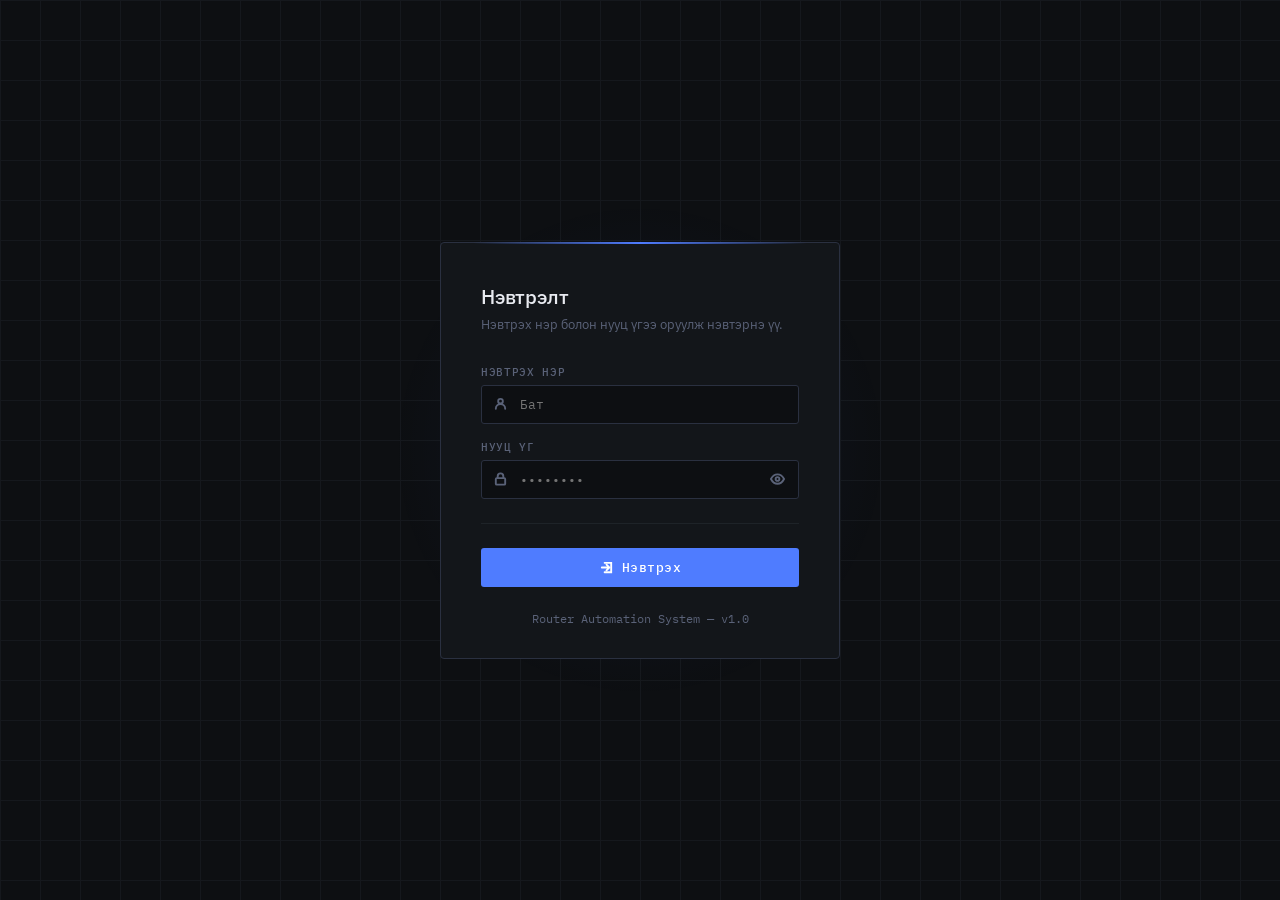
==== commit d4c9b347: "fjkhaeoifheb" ====
--- a/static/home.html
+++ b/static/home.html
@@ -96,12 +96,15 @@
   </nav>
 
   <div class="sidebar-footer">
-    <div class="avatar">MG</div>
-    <div>
-      <div class="user-name">margad</div>
-      <div class="user-role">engineer</div>
-    </div>
+  <div class="avatar" id="sidebar-avatar">??</div>
+  <div>
+    <div class="user-name" id="sidebar-username">...</div>
+    <div class="user-role" id="sidebar-role">...</div>
   </div>
+  <button onclick="logout()" style="margin-left:auto;background:none;border:none;cursor:pointer;color:var(--muted)">
+    <svg viewBox="0 0 16 16" width="16" height="16"><path d="M6 3H3v10h3M10 5l3 3-3 3M13 8H6"/></svg>
+  </button>
+</div>
 </aside>
 
 <!-- ════ MAIN ════ -->
@@ -334,11 +337,7 @@
       <div class="sec-header">
         <span class="sec-title">Live Terminal</span>
         <div style="display:flex;gap:8px;align-items:center">
-          <select id="term-router-select" style="width:180px">
-            <option value="1">Bluesky-3906</option>
-            <option value="2">Core-SW-01</option>
-            <option value="3">Dist-R-02</option>
-          </select>
+          <select id="term-router-select" style="width:180px"></select>
           <button class="btn primary" onclick="connectTerminal()">Connect</button>
           <button class="btn" onclick="disconnectTerminal()">Disconnect</button>
         </div>
@@ -375,6 +374,7 @@
 
   </div><!-- /content -->
 </div><!-- /main -->
+<script src="./js/session.js"></script>
 <script src="./js/home.js"></script>
 <script src="./js/dashboard.js"></script>
 <script src="./js/routers.js"></script>
